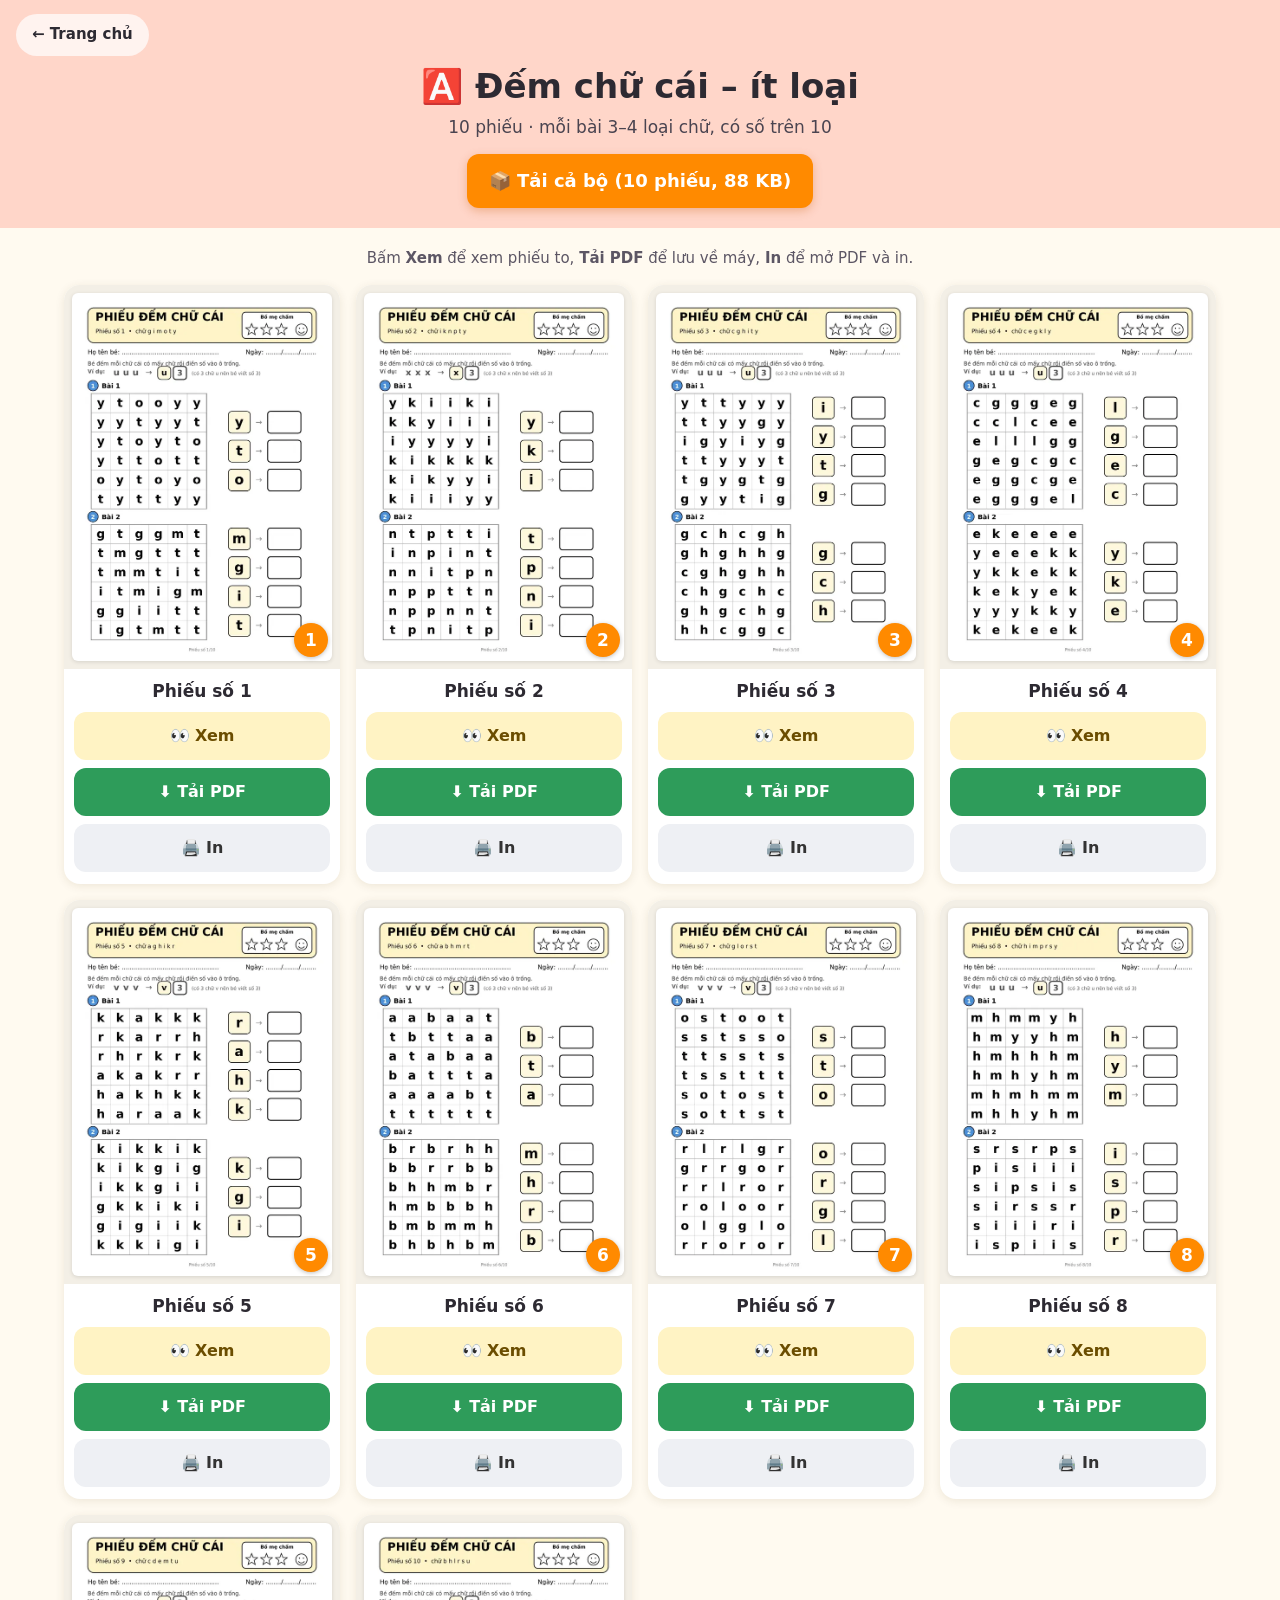
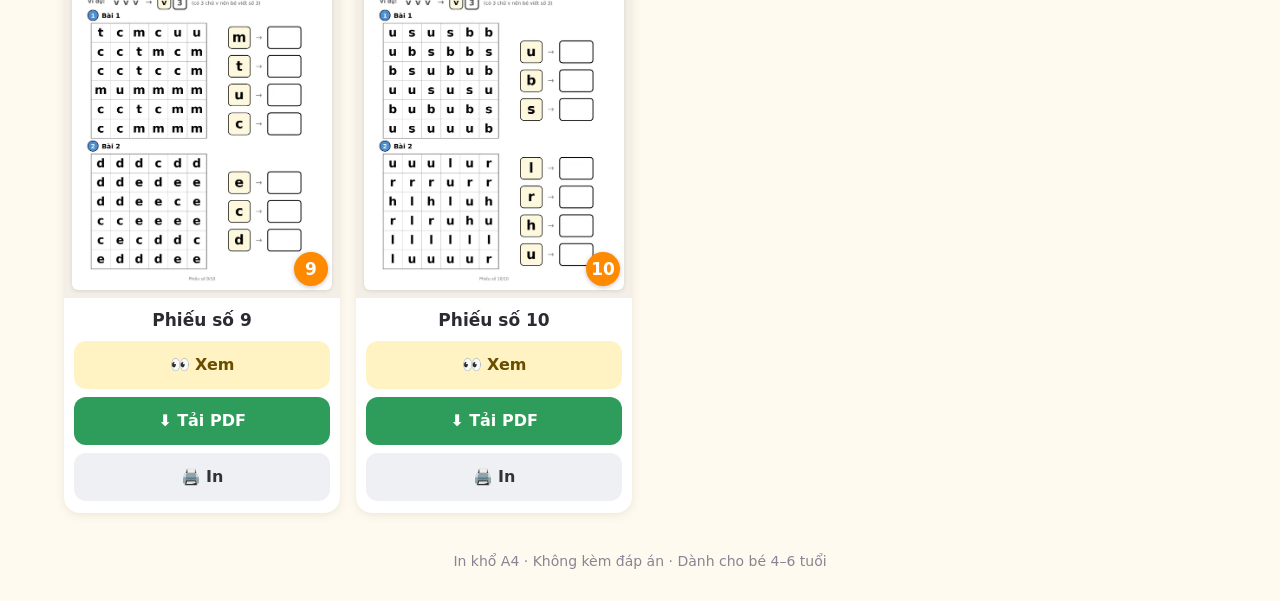
==== dem-chu-cai-it-loai/index.html @ 814dd16f "Trang phiếu bài tập cho bé: 6 bộ phiếu, xem và tải PDF" ====
<!doctype html>
<html lang="vi"><head><meta charset="utf-8">
<meta name="viewport" content="width=device-width, initial-scale=1, viewport-fit=cover">
<title>Đếm chữ cái – ít loại – Phiếu bài tập cho bé</title>
<meta name="description" content="10 phiếu · mỗi bài 3–4 loại chữ, có số trên 10">
<meta name="theme-color" content="#ffcf33">
<link rel="icon" href="data:image/svg+xml,<svg xmlns=%22http://www.w3.org/2000/svg%22 viewBox=%220 0 100 100%22><text y=%22.9em%22 font-size=%2290%22>✏️</text></svg>">
<link rel="stylesheet" href="../assets/style.css?v=5">
</head><body>
<header class="top" style="--c:#ffd6c9">
  <a class="back" href="../">← Trang chủ</a>
  <h1><span class="em">🅰️</span> Đếm chữ cái – ít loại</h1>
  <p class="sub">10 phiếu · mỗi bài 3–4 loại chữ, có số trên 10</p>
  <a class="btn btn-all" href="pdf/dem-chu-cai-it-loai-ca-bo.pdf" download>📦 Tải cả bộ (10 phiếu, 88 KB)</a>
</header>
<main class="wrap">
<p class="hint">Bấm <b>Xem</b> để xem phiếu to, <b>Tải PDF</b> để lưu về máy, <b>In</b> để mở PDF và in.</p>
<section class="grid">
<article class="sheet">
  <a class="thumb js-view" href="img/dem-chu-cai-it-loai-so-01-lg.webp" data-pdf="pdf/dem-chu-cai-it-loai-so-01.pdf" data-title="Phiếu số 1" aria-label="Xem Phiếu số 1">
    <img src="img/dem-chu-cai-it-loai-so-01.webp" width="600" height="849" loading="eager" decoding="async" alt="Đếm chữ cái – ít loại – Phiếu số 1">
    <span class="num">1</span>
  </a>
  <div class="sheet-body">
    <h3>Phiếu số 1</h3>
    <div class="btns">
      <a class="btn btn-view js-view" href="img/dem-chu-cai-it-loai-so-01-lg.webp" data-pdf="pdf/dem-chu-cai-it-loai-so-01.pdf" data-title="Phiếu số 1">👀 Xem</a>
      <a class="btn btn-dl" href="pdf/dem-chu-cai-it-loai-so-01.pdf" download>⬇️ Tải PDF</a>
      <a class="btn btn-print" href="pdf/dem-chu-cai-it-loai-so-01.pdf" target="_blank" rel="noopener">🖨️ In</a>
    </div>
  </div>
</article>
<article class="sheet">
  <a class="thumb js-view" href="img/dem-chu-cai-it-loai-so-02-lg.webp" data-pdf="pdf/dem-chu-cai-it-loai-so-02.pdf" data-title="Phiếu số 2" aria-label="Xem Phiếu số 2">
    <img src="img/dem-chu-cai-it-loai-so-02.webp" width="600" height="849" loading="eager" decoding="async" alt="Đếm chữ cái – ít loại – Phiếu số 2">
    <span class="num">2</span>
  </a>
  <div class="sheet-body">
    <h3>Phiếu số 2</h3>
    <div class="btns">
      <a class="btn btn-view js-view" href="img/dem-chu-cai-it-loai-so-02-lg.webp" data-pdf="pdf/dem-chu-cai-it-loai-so-02.pdf" data-title="Phiếu số 2">👀 Xem</a>
      <a class="btn btn-dl" href="pdf/dem-chu-cai-it-loai-so-02.pdf" download>⬇️ Tải PDF</a>
      <a class="btn btn-print" href="pdf/dem-chu-cai-it-loai-so-02.pdf" target="_blank" rel="noopener">🖨️ In</a>
    </div>
  </div>
</article>
<article class="sheet">
  <a class="thumb js-view" href="img/dem-chu-cai-it-loai-so-03-lg.webp" data-pdf="pdf/dem-chu-cai-it-loai-so-03.pdf" data-title="Phiếu số 3" aria-label="Xem Phiếu số 3">
    <img src="img/dem-chu-cai-it-loai-so-03.webp" width="600" height="849" loading="eager" decoding="async" alt="Đếm chữ cái – ít loại – Phiếu số 3">
    <span class="num">3</span>
  </a>
  <div class="sheet-body">
    <h3>Phiếu số 3</h3>
    <div class="btns">
      <a class="btn btn-view js-view" href="img/dem-chu-cai-it-loai-so-03-lg.webp" data-pdf="pdf/dem-chu-cai-it-loai-so-03.pdf" data-title="Phiếu số 3">👀 Xem</a>
      <a class="btn btn-dl" href="pdf/dem-chu-cai-it-loai-so-03.pdf" download>⬇️ Tải PDF</a>
      <a class="btn btn-print" href="pdf/dem-chu-cai-it-loai-so-03.pdf" target="_blank" rel="noopener">🖨️ In</a>
    </div>
  </div>
</article>
<article class="sheet">
  <a class="thumb js-view" href="img/dem-chu-cai-it-loai-so-04-lg.webp" data-pdf="pdf/dem-chu-cai-it-loai-so-04.pdf" data-title="Phiếu số 4" aria-label="Xem Phiếu số 4">
    <img src="img/dem-chu-cai-it-loai-so-04.webp" width="600" height="849" loading="eager" decoding="async" alt="Đếm chữ cái – ít loại – Phiếu số 4">
    <span class="num">4</span>
  </a>
  <div class="sheet-body">
    <h3>Phiếu số 4</h3>
    <div class="btns">
      <a class="btn btn-view js-view" href="img/dem-chu-cai-it-loai-so-04-lg.webp" data-pdf="pdf/dem-chu-cai-it-loai-so-04.pdf" data-title="Phiếu số 4">👀 Xem</a>
      <a class="btn btn-dl" href="pdf/dem-chu-cai-it-loai-so-04.pdf" download>⬇️ Tải PDF</a>
      <a class="btn btn-print" href="pdf/dem-chu-cai-it-loai-so-04.pdf" target="_blank" rel="noopener">🖨️ In</a>
    </div>
  </div>
</article>
<article class="sheet">
  <a class="thumb js-view" href="img/dem-chu-cai-it-loai-so-05-lg.webp" data-pdf="pdf/dem-chu-cai-it-loai-so-05.pdf" data-title="Phiếu số 5" aria-label="Xem Phiếu số 5">
    <img src="img/dem-chu-cai-it-loai-so-05.webp" width="600" height="849" loading="lazy" decoding="async" alt="Đếm chữ cái – ít loại – Phiếu số 5">
    <span class="num">5</span>
  </a>
  <div class="sheet-body">
    <h3>Phiếu số 5</h3>
    <div class="btns">
      <a class="btn btn-view js-view" href="img/dem-chu-cai-it-loai-so-05-lg.webp" data-pdf="pdf/dem-chu-cai-it-loai-so-05.pdf" data-title="Phiếu số 5">👀 Xem</a>
      <a class="btn btn-dl" href="pdf/dem-chu-cai-it-loai-so-05.pdf" download>⬇️ Tải PDF</a>
      <a class="btn btn-print" href="pdf/dem-chu-cai-it-loai-so-05.pdf" target="_blank" rel="noopener">🖨️ In</a>
    </div>
  </div>
</article>
<article class="sheet">
  <a class="thumb js-view" href="img/dem-chu-cai-it-loai-so-06-lg.webp" data-pdf="pdf/dem-chu-cai-it-loai-so-06.pdf" data-title="Phiếu số 6" aria-label="Xem Phiếu số 6">
    <img src="img/dem-chu-cai-it-loai-so-06.webp" width="600" height="849" loading="lazy" decoding="async" alt="Đếm chữ cái – ít loại – Phiếu số 6">
    <span class="num">6</span>
  </a>
  <div class="sheet-body">
    <h3>Phiếu số 6</h3>
    <div class="btns">
      <a class="btn btn-view js-view" href="img/dem-chu-cai-it-loai-so-06-lg.webp" data-pdf="pdf/dem-chu-cai-it-loai-so-06.pdf" data-title="Phiếu số 6">👀 Xem</a>
      <a class="btn btn-dl" href="pdf/dem-chu-cai-it-loai-so-06.pdf" download>⬇️ Tải PDF</a>
      <a class="btn btn-print" href="pdf/dem-chu-cai-it-loai-so-06.pdf" target="_blank" rel="noopener">🖨️ In</a>
    </div>
  </div>
</article>
<article class="sheet">
  <a class="thumb js-view" href="img/dem-chu-cai-it-loai-so-07-lg.webp" data-pdf="pdf/dem-chu-cai-it-loai-so-07.pdf" data-title="Phiếu số 7" aria-label="Xem Phiếu số 7">
    <img src="img/dem-chu-cai-it-loai-so-07.webp" width="600" height="849" loading="lazy" decoding="async" alt="Đếm chữ cái – ít loại – Phiếu số 7">
    <span class="num">7</span>
  </a>
  <div class="sheet-body">
    <h3>Phiếu số 7</h3>
    <div class="btns">
      <a class="btn btn-view js-view" href="img/dem-chu-cai-it-loai-so-07-lg.webp" data-pdf="pdf/dem-chu-cai-it-loai-so-07.pdf" data-title="Phiếu số 7">👀 Xem</a>
      <a class="btn btn-dl" href="pdf/dem-chu-cai-it-loai-so-07.pdf" download>⬇️ Tải PDF</a>
      <a class="btn btn-print" href="pdf/dem-chu-cai-it-loai-so-07.pdf" target="_blank" rel="noopener">🖨️ In</a>
    </div>
  </div>
</article>
<article class="sheet">
  <a class="thumb js-view" href="img/dem-chu-cai-it-loai-so-08-lg.webp" data-pdf="pdf/dem-chu-cai-it-loai-so-08.pdf" data-title="Phiếu số 8" aria-label="Xem Phiếu số 8">
    <img src="img/dem-chu-cai-it-loai-so-08.webp" width="600" height="849" loading="lazy" decoding="async" alt="Đếm chữ cái – ít loại – Phiếu số 8">
    <span class="num">8</span>
  </a>
  <div class="sheet-body">
    <h3>Phiếu số 8</h3>
    <div class="btns">
      <a class="btn btn-view js-view" href="img/dem-chu-cai-it-loai-so-08-lg.webp" data-pdf="pdf/dem-chu-cai-it-loai-so-08.pdf" data-title="Phiếu số 8">👀 Xem</a>
      <a class="btn btn-dl" href="pdf/dem-chu-cai-it-loai-so-08.pdf" download>⬇️ Tải PDF</a>
      <a class="btn btn-print" href="pdf/dem-chu-cai-it-loai-so-08.pdf" target="_blank" rel="noopener">🖨️ In</a>
    </div>
  </div>
</article>
<article class="sheet">
  <a class="thumb js-view" href="img/dem-chu-cai-it-loai-so-09-lg.webp" data-pdf="pdf/dem-chu-cai-it-loai-so-09.pdf" data-title="Phiếu số 9" aria-label="Xem Phiếu số 9">
    <img src="img/dem-chu-cai-it-loai-so-09.webp" width="600" height="849" loading="lazy" decoding="async" alt="Đếm chữ cái – ít loại – Phiếu số 9">
    <span class="num">9</span>
  </a>
  <div class="sheet-body">
    <h3>Phiếu số 9</h3>
    <div class="btns">
      <a class="btn btn-view js-view" href="img/dem-chu-cai-it-loai-so-09-lg.webp" data-pdf="pdf/dem-chu-cai-it-loai-so-09.pdf" data-title="Phiếu số 9">👀 Xem</a>
      <a class="btn btn-dl" href="pdf/dem-chu-cai-it-loai-so-09.pdf" download>⬇️ Tải PDF</a>
      <a class="btn btn-print" href="pdf/dem-chu-cai-it-loai-so-09.pdf" target="_blank" rel="noopener">🖨️ In</a>
    </div>
  </div>
</article>
<article class="sheet">
  <a class="thumb js-view" href="img/dem-chu-cai-it-loai-so-10-lg.webp" data-pdf="pdf/dem-chu-cai-it-loai-so-10.pdf" data-title="Phiếu số 10" aria-label="Xem Phiếu số 10">
    <img src="img/dem-chu-cai-it-loai-so-10.webp" width="600" height="849" loading="lazy" decoding="async" alt="Đếm chữ cái – ít loại – Phiếu số 10">
    <span class="num">10</span>
  </a>
  <div class="sheet-body">
    <h3>Phiếu số 10</h3>
    <div class="btns">
      <a class="btn btn-view js-view" href="img/dem-chu-cai-it-loai-so-10-lg.webp" data-pdf="pdf/dem-chu-cai-it-loai-so-10.pdf" data-title="Phiếu số 10">👀 Xem</a>
      <a class="btn btn-dl" href="pdf/dem-chu-cai-it-loai-so-10.pdf" download>⬇️ Tải PDF</a>
      <a class="btn btn-print" href="pdf/dem-chu-cai-it-loai-so-10.pdf" target="_blank" rel="noopener">🖨️ In</a>
    </div>
  </div>
</article>
</section>
</main>
<div class="viewer" id="viewer" hidden role="dialog" aria-modal="true" aria-label="Xem phiếu">
  <div class="vbar">
    <button class="vbtn" id="vprev" aria-label="Phiếu trước">‹</button>
    <span id="vtitle"></span>
    <button class="vbtn" id="vnext" aria-label="Phiếu sau">›</button>
    <a class="vbtn vdl" id="vdl" href="#" download>⬇️ PDF</a>
    <button class="vbtn" id="vclose" aria-label="Đóng">✕</button>
  </div>
  <div class="vimg"><img id="vimg" alt=""></div>
</div>
<footer class="foot">In khổ A4 · Không kèm đáp án · Dành cho bé 4–6 tuổi</footer>
<script src="../assets/app.js?v=5" defer></script>
</body></html>
---- assets/style.css ----
*{box-sizing:border-box}
html{-webkit-text-size-adjust:100%}
body{margin:0;font-family:system-ui,-apple-system,"Segoe UI",Roboto,"Helvetica Neue",Arial,"Noto Sans",sans-serif;
  background:#fffaf0;color:#2d2a32;line-height:1.45;font-size:17px}
a{color:inherit}
img{max-width:100%;height:auto;display:block}
.wrap{max-width:1180px;margin:0 auto;padding:16px max(14px,env(safe-area-inset-left)) 28px}
.hero{background:linear-gradient(135deg,#ffcf33,#ffb347);padding:28px 18px 26px;text-align:center}
.hero h1{margin:0 0 6px;font-size:clamp(26px,6vw,40px)}
.hero p{margin:0 auto;max-width:640px;font-size:clamp(15px,3.6vw,18px)}
.cats{display:grid;gap:16px;grid-template-columns:1fr}
@media(min-width:600px){.cats{grid-template-columns:1fr 1fr}}
@media(min-width:1000px){.cats{grid-template-columns:1fr 1fr 1fr}}
.cat{display:flex;gap:14px;align-items:stretch;text-decoration:none;background:#fff;border-radius:20px;
  box-shadow:0 3px 12px rgba(80,60,0,.10);overflow:hidden;border:3px solid var(--c);transition:transform .15s}
.cat:active{transform:scale(.98)}
@media(hover:hover){.cat:hover{transform:translateY(-3px)}}
.cat-img{flex:0 0 38%;background:var(--c);padding:10px;display:flex;align-items:center}
.cat-img img{border-radius:8px;box-shadow:0 2px 6px rgba(0,0,0,.15);background:#fff}
.cat-body{padding:14px 14px 14px 0;display:flex;flex-direction:column;gap:4px}
.cat-body .em{font-size:30px;line-height:1}
.cat-body h2{margin:2px 0 0;font-size:20px;line-height:1.2}
.cat-body p{margin:0;font-size:14.5px;color:#5c5664}
.count{margin-top:auto;font-weight:700;color:#c25e00;font-size:16px;padding-top:6px}
.top{background:var(--c);padding:14px 16px 20px;text-align:center}
.top h1{margin:8px 0 4px;font-size:clamp(23px,5.5vw,34px)}
.top .sub{margin:0 0 14px;color:#4a4450}
.back{display:inline-block;text-decoration:none;font-weight:700;background:rgba(255,255,255,.7);
  padding:10px 16px;border-radius:999px;float:left;font-size:15px}
.top::after{content:"";display:block;clear:both}
.top h1{clear:both;padding-top:6px}
.hint{margin:4px 0 16px;color:#5c5664;font-size:15px;text-align:center}
.grid{display:grid;gap:16px;grid-template-columns:1fr 1fr}
@media(min-width:900px){.grid{grid-template-columns:repeat(3,1fr)}}
@media(min-width:1200px){.grid{grid-template-columns:repeat(4,1fr)}}
@media(max-width:359px){.grid{grid-template-columns:1fr}}
.sheet{background:#fff;border-radius:16px;box-shadow:0 2px 10px rgba(80,60,0,.10);overflow:hidden;display:flex;flex-direction:column}
.thumb{position:relative;display:block;background:#f3efe6;padding:8px}
.thumb img{border-radius:6px;background:#fff;box-shadow:0 1px 4px rgba(0,0,0,.12)}
.num{position:absolute;bottom:12px;right:12px;background:#ff8a00;color:#fff;font-weight:800;border-radius:999px;
  min-width:34px;height:34px;display:flex;align-items:center;justify-content:center;font-size:17px;box-shadow:0 1px 4px rgba(0,0,0,.25)}
.sheet-body{padding:10px 10px 12px;display:flex;flex-direction:column;gap:8px;flex:1}
.sheet-body h3{margin:0;font-size:17px;text-align:center}
.btns{display:grid;grid-template-columns:repeat(auto-fit,minmax(128px,1fr));gap:8px;margin-top:auto}
.btn-print{grid-column:1/-1}
.btn{display:flex;align-items:center;justify-content:center;gap:6px;min-height:48px;padding:10px 12px;border-radius:12px;
  text-decoration:none;font-weight:700;font-size:16px;white-space:nowrap;border:0;cursor:pointer;-webkit-tap-highlight-color:transparent}
.btn:active{transform:scale(.97)}
.btn-view{background:#fff3c4;color:#6b4d00}
.btn-dl{background:#2e9c5a;color:#fff}
.btn-print{background:#eef0f4;color:#333}
.btn-all{display:inline-flex;background:#ff8a00;color:#fff;font-size:18px;min-height:54px;padding:12px 22px;box-shadow:0 3px 10px rgba(200,90,0,.3)}
.foot{text-align:center;color:#8a8392;font-size:14px;padding:10px 16px 30px}
.viewer{position:fixed;inset:0;background:rgba(20,18,24,.94);z-index:50;display:flex;flex-direction:column}
.viewer[hidden]{display:none}
.vbar{display:flex;align-items:center;gap:8px;padding:max(8px,env(safe-area-inset-top)) 10px 8px;color:#fff}
.vbar #vtitle{flex:1;text-align:center;font-weight:700;font-size:17px}
.vbtn{background:rgba(255,255,255,.16);color:#fff;border:0;border-radius:12px;min-width:48px;height:48px;font-size:24px;
  display:flex;align-items:center;justify-content:center;text-decoration:none;cursor:pointer;padding:0 12px}
.vdl{font-size:15px;font-weight:700;background:#2e9c5a}
.vimg{flex:1;overflow:auto;-webkit-overflow-scrolling:touch;padding:6px 8px 16px;display:flex;justify-content:center;align-items:flex-start}
.vimg img{width:100%;max-width:900px;background:#fff;border-radius:6px}
@media(prefers-reduced-motion:reduce){*{transition:none!important}}
@media print{.top,.hint,.foot,.btns{display:none}}
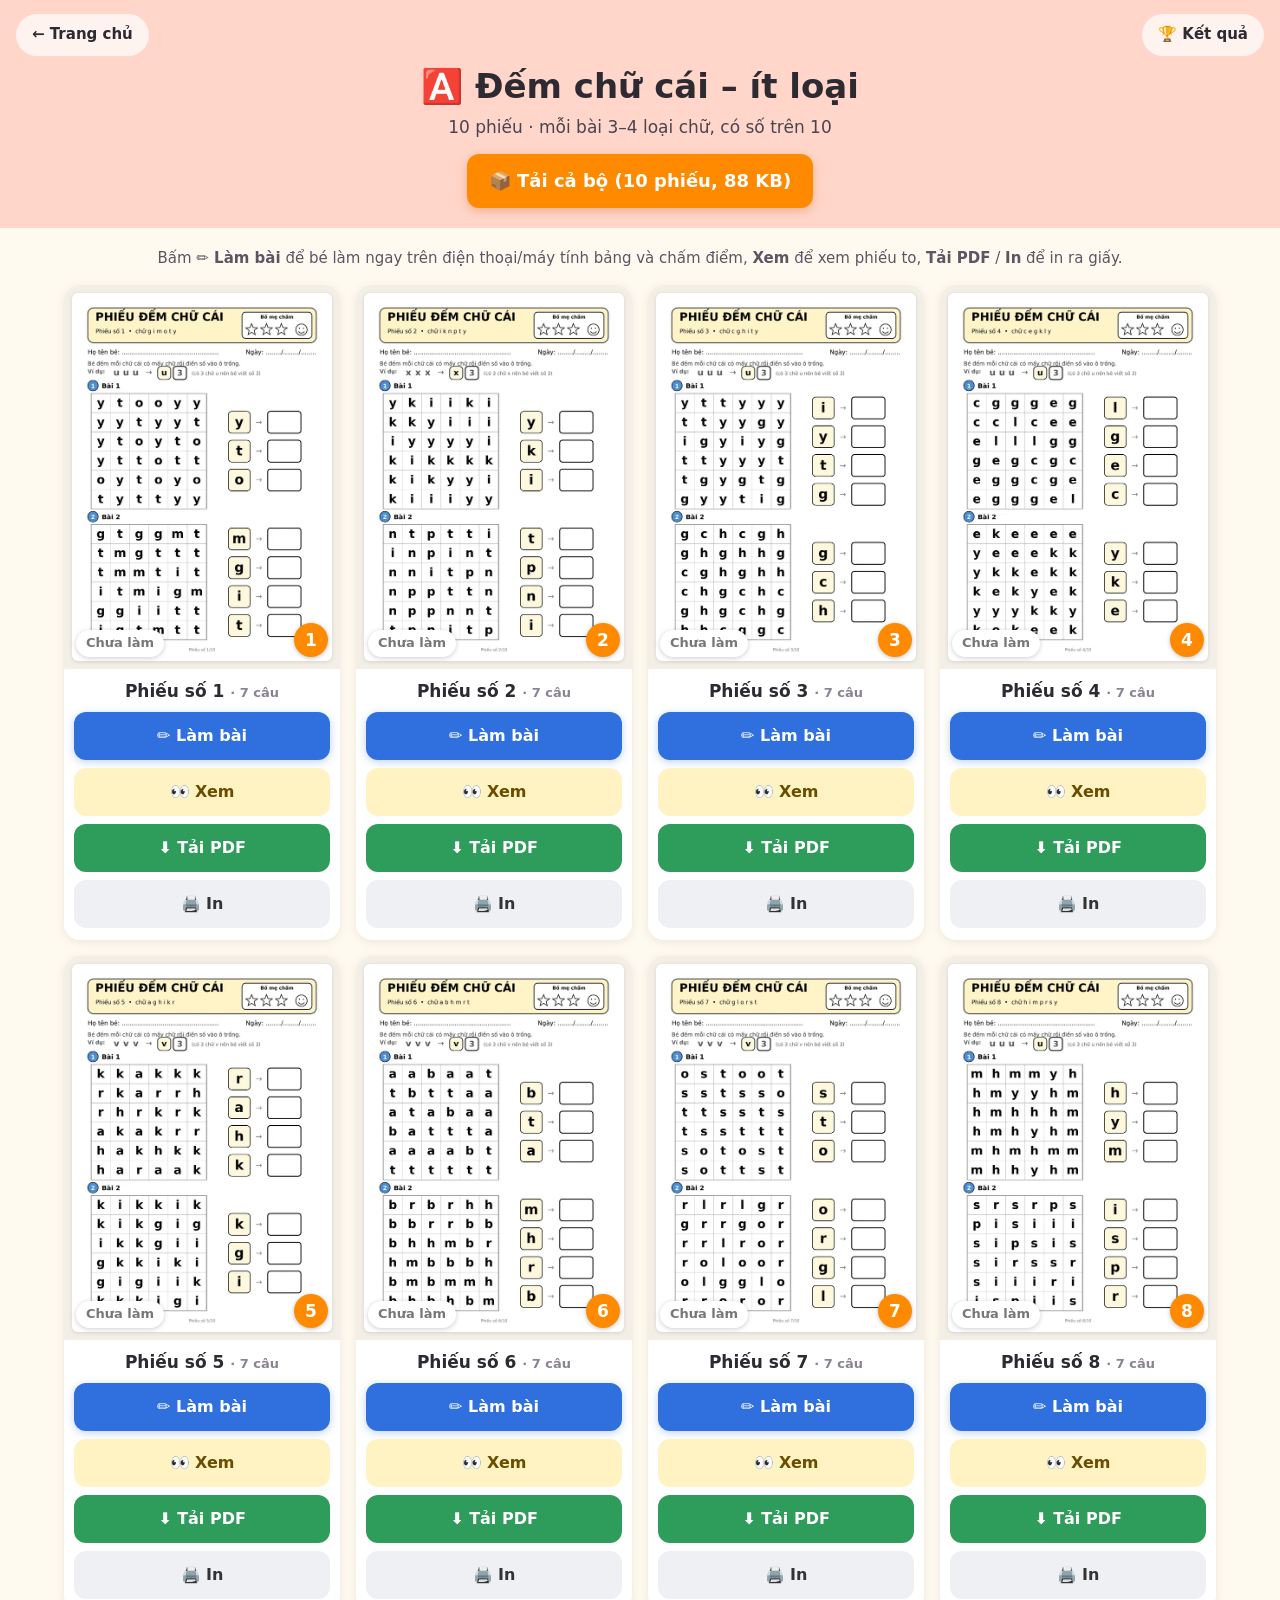
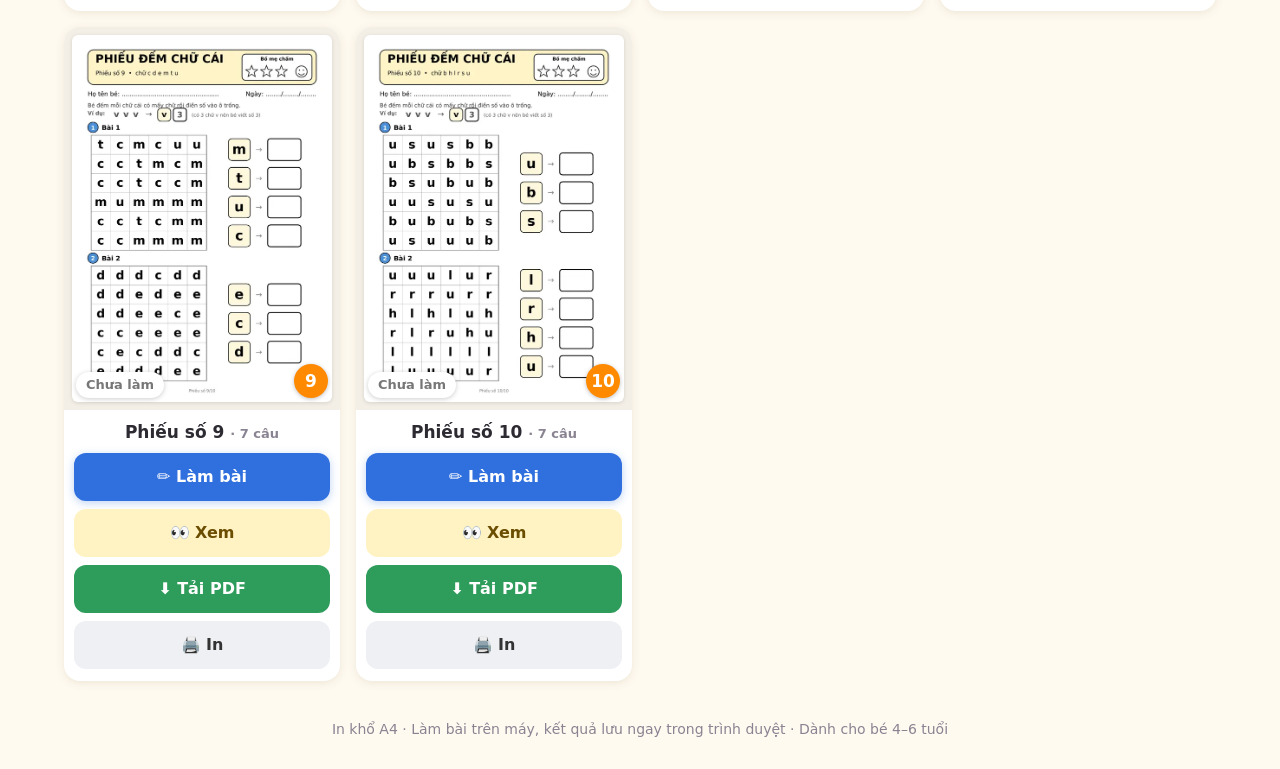
==== commit aff035ff: "Thêm Làm bài trực tuyến + chấm điểm ngay, lưu kết quả trong trình duyệt" ====
--- a/dem-chu-cai-it-loai/index.html
+++ b/dem-chu-cai-it-loai/index.html
@@ -5,25 +5,27 @@
 <meta name="description" content="10 phiếu · mỗi bài 3–4 loại chữ, có số trên 10">
 <meta name="theme-color" content="#ffcf33">
 <link rel="icon" href="data:image/svg+xml,<svg xmlns=%22http://www.w3.org/2000/svg%22 viewBox=%220 0 100 100%22><text y=%22.9em%22 font-size=%2290%22>✏️</text></svg>">
-<link rel="stylesheet" href="../assets/style.css?v=5">
+<link rel="stylesheet" href="../assets/style.css?v=6">
 </head><body>
 <header class="top" style="--c:#ffd6c9">
-  <a class="back" href="../">← Trang chủ</a>
+  <a class="back" href="../">← Trang chủ</a><a class="back right" href="../ket-qua/">🏆 Kết quả</a>
   <h1><span class="em">🅰️</span> Đếm chữ cái – ít loại</h1>
   <p class="sub">10 phiếu · mỗi bài 3–4 loại chữ, có số trên 10</p>
   <a class="btn btn-all" href="pdf/dem-chu-cai-it-loai-ca-bo.pdf" download>📦 Tải cả bộ (10 phiếu, 88 KB)</a>
 </header>
 <main class="wrap">
-<p class="hint">Bấm <b>Xem</b> để xem phiếu to, <b>Tải PDF</b> để lưu về máy, <b>In</b> để mở PDF và in.</p>
+<p class="hint">Bấm <b>✏️ Làm bài</b> để bé làm ngay trên điện thoại/máy tính bảng và chấm điểm, <b>Xem</b> để xem phiếu to, <b>Tải PDF</b> / <b>In</b> để in ra giấy.</p>
 <section class="grid">
 <article class="sheet">
   <a class="thumb js-view" href="img/dem-chu-cai-it-loai-so-01-lg.webp" data-pdf="pdf/dem-chu-cai-it-loai-so-01.pdf" data-title="Phiếu số 1" aria-label="Xem Phiếu số 1">
     <img src="img/dem-chu-cai-it-loai-so-01.webp" width="600" height="849" loading="eager" decoding="async" alt="Đếm chữ cái – ít loại – Phiếu số 1">
     <span class="num">1</span>
+    <span class="status" data-bo="dem-chu-cai-it-loai" data-so="1"></span>
   </a>
   <div class="sheet-body">
-    <h3>Phiếu số 1</h3>
+    <h3>Phiếu số 1 <small>· 7 câu</small></h3>
     <div class="btns">
+      <a class="btn btn-do" href="../lam-bai/?bo=dem-chu-cai-it-loai&amp;so=1">✏️ Làm bài</a>
       <a class="btn btn-view js-view" href="img/dem-chu-cai-it-loai-so-01-lg.webp" data-pdf="pdf/dem-chu-cai-it-loai-so-01.pdf" data-title="Phiếu số 1">👀 Xem</a>
       <a class="btn btn-dl" href="pdf/dem-chu-cai-it-loai-so-01.pdf" download>⬇️ Tải PDF</a>
       <a class="btn btn-print" href="pdf/dem-chu-cai-it-loai-so-01.pdf" target="_blank" rel="noopener">🖨️ In</a>
@@ -34,10 +36,12 @@
   <a class="thumb js-view" href="img/dem-chu-cai-it-loai-so-02-lg.webp" data-pdf="pdf/dem-chu-cai-it-loai-so-02.pdf" data-title="Phiếu số 2" aria-label="Xem Phiếu số 2">
     <img src="img/dem-chu-cai-it-loai-so-02.webp" width="600" height="849" loading="eager" decoding="async" alt="Đếm chữ cái – ít loại – Phiếu số 2">
     <span class="num">2</span>
+    <span class="status" data-bo="dem-chu-cai-it-loai" data-so="2"></span>
   </a>
   <div class="sheet-body">
-    <h3>Phiếu số 2</h3>
+    <h3>Phiếu số 2 <small>· 7 câu</small></h3>
     <div class="btns">
+      <a class="btn btn-do" href="../lam-bai/?bo=dem-chu-cai-it-loai&amp;so=2">✏️ Làm bài</a>
       <a class="btn btn-view js-view" href="img/dem-chu-cai-it-loai-so-02-lg.webp" data-pdf="pdf/dem-chu-cai-it-loai-so-02.pdf" data-title="Phiếu số 2">👀 Xem</a>
       <a class="btn btn-dl" href="pdf/dem-chu-cai-it-loai-so-02.pdf" download>⬇️ Tải PDF</a>
       <a class="btn btn-print" href="pdf/dem-chu-cai-it-loai-so-02.pdf" target="_blank" rel="noopener">🖨️ In</a>
@@ -48,10 +52,12 @@
   <a class="thumb js-view" href="img/dem-chu-cai-it-loai-so-03-lg.webp" data-pdf="pdf/dem-chu-cai-it-loai-so-03.pdf" data-title="Phiếu số 3" aria-label="Xem Phiếu số 3">
     <img src="img/dem-chu-cai-it-loai-so-03.webp" width="600" height="849" loading="eager" decoding="async" alt="Đếm chữ cái – ít loại – Phiếu số 3">
     <span class="num">3</span>
+    <span class="status" data-bo="dem-chu-cai-it-loai" data-so="3"></span>
   </a>
   <div class="sheet-body">
-    <h3>Phiếu số 3</h3>
+    <h3>Phiếu số 3 <small>· 7 câu</small></h3>
     <div class="btns">
+      <a class="btn btn-do" href="../lam-bai/?bo=dem-chu-cai-it-loai&amp;so=3">✏️ Làm bài</a>
       <a class="btn btn-view js-view" href="img/dem-chu-cai-it-loai-so-03-lg.webp" data-pdf="pdf/dem-chu-cai-it-loai-so-03.pdf" data-title="Phiếu số 3">👀 Xem</a>
       <a class="btn btn-dl" href="pdf/dem-chu-cai-it-loai-so-03.pdf" download>⬇️ Tải PDF</a>
       <a class="btn btn-print" href="pdf/dem-chu-cai-it-loai-so-03.pdf" target="_blank" rel="noopener">🖨️ In</a>
@@ -62,10 +68,12 @@
   <a class="thumb js-view" href="img/dem-chu-cai-it-loai-so-04-lg.webp" data-pdf="pdf/dem-chu-cai-it-loai-so-04.pdf" data-title="Phiếu số 4" aria-label="Xem Phiếu số 4">
     <img src="img/dem-chu-cai-it-loai-so-04.webp" width="600" height="849" loading="eager" decoding="async" alt="Đếm chữ cái – ít loại – Phiếu số 4">
     <span class="num">4</span>
+    <span class="status" data-bo="dem-chu-cai-it-loai" data-so="4"></span>
   </a>
   <div class="sheet-body">
-    <h3>Phiếu số 4</h3>
+    <h3>Phiếu số 4 <small>· 7 câu</small></h3>
     <div class="btns">
+      <a class="btn btn-do" href="../lam-bai/?bo=dem-chu-cai-it-loai&amp;so=4">✏️ Làm bài</a>
       <a class="btn btn-view js-view" href="img/dem-chu-cai-it-loai-so-04-lg.webp" data-pdf="pdf/dem-chu-cai-it-loai-so-04.pdf" data-title="Phiếu số 4">👀 Xem</a>
       <a class="btn btn-dl" href="pdf/dem-chu-cai-it-loai-so-04.pdf" download>⬇️ Tải PDF</a>
       <a class="btn btn-print" href="pdf/dem-chu-cai-it-loai-so-04.pdf" target="_blank" rel="noopener">🖨️ In</a>
@@ -76,10 +84,12 @@
   <a class="thumb js-view" href="img/dem-chu-cai-it-loai-so-05-lg.webp" data-pdf="pdf/dem-chu-cai-it-loai-so-05.pdf" data-title="Phiếu số 5" aria-label="Xem Phiếu số 5">
     <img src="img/dem-chu-cai-it-loai-so-05.webp" width="600" height="849" loading="lazy" decoding="async" alt="Đếm chữ cái – ít loại – Phiếu số 5">
     <span class="num">5</span>
+    <span class="status" data-bo="dem-chu-cai-it-loai" data-so="5"></span>
   </a>
   <div class="sheet-body">
-    <h3>Phiếu số 5</h3>
+    <h3>Phiếu số 5 <small>· 7 câu</small></h3>
     <div class="btns">
+      <a class="btn btn-do" href="../lam-bai/?bo=dem-chu-cai-it-loai&amp;so=5">✏️ Làm bài</a>
       <a class="btn btn-view js-view" href="img/dem-chu-cai-it-loai-so-05-lg.webp" data-pdf="pdf/dem-chu-cai-it-loai-so-05.pdf" data-title="Phiếu số 5">👀 Xem</a>
       <a class="btn btn-dl" href="pdf/dem-chu-cai-it-loai-so-05.pdf" download>⬇️ Tải PDF</a>
       <a class="btn btn-print" href="pdf/dem-chu-cai-it-loai-so-05.pdf" target="_blank" rel="noopener">🖨️ In</a>
@@ -90,10 +100,12 @@
   <a class="thumb js-view" href="img/dem-chu-cai-it-loai-so-06-lg.webp" data-pdf="pdf/dem-chu-cai-it-loai-so-06.pdf" data-title="Phiếu số 6" aria-label="Xem Phiếu số 6">
     <img src="img/dem-chu-cai-it-loai-so-06.webp" width="600" height="849" loading="lazy" decoding="async" alt="Đếm chữ cái – ít loại – Phiếu số 6">
     <span class="num">6</span>
+    <span class="status" data-bo="dem-chu-cai-it-loai" data-so="6"></span>
   </a>
   <div class="sheet-body">
-    <h3>Phiếu số 6</h3>
+    <h3>Phiếu số 6 <small>· 7 câu</small></h3>
     <div class="btns">
+      <a class="btn btn-do" href="../lam-bai/?bo=dem-chu-cai-it-loai&amp;so=6">✏️ Làm bài</a>
       <a class="btn btn-view js-view" href="img/dem-chu-cai-it-loai-so-06-lg.webp" data-pdf="pdf/dem-chu-cai-it-loai-so-06.pdf" data-title="Phiếu số 6">👀 Xem</a>
       <a class="btn btn-dl" href="pdf/dem-chu-cai-it-loai-so-06.pdf" download>⬇️ Tải PDF</a>
       <a class="btn btn-print" href="pdf/dem-chu-cai-it-loai-so-06.pdf" target="_blank" rel="noopener">🖨️ In</a>
@@ -104,10 +116,12 @@
   <a class="thumb js-view" href="img/dem-chu-cai-it-loai-so-07-lg.webp" data-pdf="pdf/dem-chu-cai-it-loai-so-07.pdf" data-title="Phiếu số 7" aria-label="Xem Phiếu số 7">
     <img src="img/dem-chu-cai-it-loai-so-07.webp" width="600" height="849" loading="lazy" decoding="async" alt="Đếm chữ cái – ít loại – Phiếu số 7">
     <span class="num">7</span>
+    <span class="status" data-bo="dem-chu-cai-it-loai" data-so="7"></span>
   </a>
   <div class="sheet-body">
-    <h3>Phiếu số 7</h3>
+    <h3>Phiếu số 7 <small>· 7 câu</small></h3>
     <div class="btns">
+      <a class="btn btn-do" href="../lam-bai/?bo=dem-chu-cai-it-loai&amp;so=7">✏️ Làm bài</a>
       <a class="btn btn-view js-view" href="img/dem-chu-cai-it-loai-so-07-lg.webp" data-pdf="pdf/dem-chu-cai-it-loai-so-07.pdf" data-title="Phiếu số 7">👀 Xem</a>
       <a class="btn btn-dl" href="pdf/dem-chu-cai-it-loai-so-07.pdf" download>⬇️ Tải PDF</a>
       <a class="btn btn-print" href="pdf/dem-chu-cai-it-loai-so-07.pdf" target="_blank" rel="noopener">🖨️ In</a>
@@ -118,10 +132,12 @@
   <a class="thumb js-view" href="img/dem-chu-cai-it-loai-so-08-lg.webp" data-pdf="pdf/dem-chu-cai-it-loai-so-08.pdf" data-title="Phiếu số 8" aria-label="Xem Phiếu số 8">
     <img src="img/dem-chu-cai-it-loai-so-08.webp" width="600" height="849" loading="lazy" decoding="async" alt="Đếm chữ cái – ít loại – Phiếu số 8">
     <span class="num">8</span>
+    <span class="status" data-bo="dem-chu-cai-it-loai" data-so="8"></span>
   </a>
   <div class="sheet-body">
-    <h3>Phiếu số 8</h3>
+    <h3>Phiếu số 8 <small>· 7 câu</small></h3>
     <div class="btns">
+      <a class="btn btn-do" href="../lam-bai/?bo=dem-chu-cai-it-loai&amp;so=8">✏️ Làm bài</a>
       <a class="btn btn-view js-view" href="img/dem-chu-cai-it-loai-so-08-lg.webp" data-pdf="pdf/dem-chu-cai-it-loai-so-08.pdf" data-title="Phiếu số 8">👀 Xem</a>
       <a class="btn btn-dl" href="pdf/dem-chu-cai-it-loai-so-08.pdf" download>⬇️ Tải PDF</a>
       <a class="btn btn-print" href="pdf/dem-chu-cai-it-loai-so-08.pdf" target="_blank" rel="noopener">🖨️ In</a>
@@ -132,10 +148,12 @@
   <a class="thumb js-view" href="img/dem-chu-cai-it-loai-so-09-lg.webp" data-pdf="pdf/dem-chu-cai-it-loai-so-09.pdf" data-title="Phiếu số 9" aria-label="Xem Phiếu số 9">
     <img src="img/dem-chu-cai-it-loai-so-09.webp" width="600" height="849" loading="lazy" decoding="async" alt="Đếm chữ cái – ít loại – Phiếu số 9">
     <span class="num">9</span>
+    <span class="status" data-bo="dem-chu-cai-it-loai" data-so="9"></span>
   </a>
   <div class="sheet-body">
-    <h3>Phiếu số 9</h3>
+    <h3>Phiếu số 9 <small>· 7 câu</small></h3>
     <div class="btns">
+      <a class="btn btn-do" href="../lam-bai/?bo=dem-chu-cai-it-loai&amp;so=9">✏️ Làm bài</a>
       <a class="btn btn-view js-view" href="img/dem-chu-cai-it-loai-so-09-lg.webp" data-pdf="pdf/dem-chu-cai-it-loai-so-09.pdf" data-title="Phiếu số 9">👀 Xem</a>
       <a class="btn btn-dl" href="pdf/dem-chu-cai-it-loai-so-09.pdf" download>⬇️ Tải PDF</a>
       <a class="btn btn-print" href="pdf/dem-chu-cai-it-loai-so-09.pdf" target="_blank" rel="noopener">🖨️ In</a>
@@ -146,10 +164,12 @@
   <a class="thumb js-view" href="img/dem-chu-cai-it-loai-so-10-lg.webp" data-pdf="pdf/dem-chu-cai-it-loai-so-10.pdf" data-title="Phiếu số 10" aria-label="Xem Phiếu số 10">
     <img src="img/dem-chu-cai-it-loai-so-10.webp" width="600" height="849" loading="lazy" decoding="async" alt="Đếm chữ cái – ít loại – Phiếu số 10">
     <span class="num">10</span>
+    <span class="status" data-bo="dem-chu-cai-it-loai" data-so="10"></span>
   </a>
   <div class="sheet-body">
-    <h3>Phiếu số 10</h3>
+    <h3>Phiếu số 10 <small>· 7 câu</small></h3>
     <div class="btns">
+      <a class="btn btn-do" href="../lam-bai/?bo=dem-chu-cai-it-loai&amp;so=10">✏️ Làm bài</a>
       <a class="btn btn-view js-view" href="img/dem-chu-cai-it-loai-so-10-lg.webp" data-pdf="pdf/dem-chu-cai-it-loai-so-10.pdf" data-title="Phiếu số 10">👀 Xem</a>
       <a class="btn btn-dl" href="pdf/dem-chu-cai-it-loai-so-10.pdf" download>⬇️ Tải PDF</a>
       <a class="btn btn-print" href="pdf/dem-chu-cai-it-loai-so-10.pdf" target="_blank" rel="noopener">🖨️ In</a>
@@ -168,6 +188,7 @@
   </div>
   <div class="vimg"><img id="vimg" alt=""></div>
 </div>
-<footer class="foot">In khổ A4 · Không kèm đáp án · Dành cho bé 4–6 tuổi</footer>
-<script src="../assets/app.js?v=5" defer></script>
+<footer class="foot">In khổ A4 · Làm bài trên máy, kết quả lưu ngay trong trình duyệt · Dành cho bé 4–6 tuổi</footer>
+<script src="../assets/meta.js?v=6" defer></script><script src="../assets/store.js?v=6" defer></script>
+<script src="../assets/app.js?v=6" defer></script>
 </body></html>
--- a/assets/style.css
+++ b/assets/style.css
@@ -43,6 +43,7 @@
 .sheet-body h3{margin:0;font-size:17px;text-align:center}
 .btns{display:grid;grid-template-columns:repeat(auto-fit,minmax(128px,1fr));gap:8px;margin-top:auto}
 .btn-print{grid-column:1/-1}
+.btn-do{grid-column:1/-1;background:#2f6fde;color:#fff;font-size:18px;min-height:54px;box-shadow:0 2px 8px rgba(47,111,222,.3)}
 .btn{display:flex;align-items:center;justify-content:center;gap:6px;min-height:48px;padding:10px 12px;border-radius:12px;
   text-decoration:none;font-weight:700;font-size:16px;white-space:nowrap;border:0;cursor:pointer;-webkit-tap-highlight-color:transparent}
 .btn:active{transform:scale(.97)}
@@ -62,3 +63,156 @@
 .vimg img{width:100%;max-width:900px;background:#fff;border-radius:6px}
 @media(prefers-reduced-motion:reduce){*{transition:none!important}}
 @media print{.top,.hint,.foot,.btns{display:none}}
+/* ---------- v6: badges, header links ---------- */
+.back.right{float:right}
+.btn-hero{display:inline-flex;margin-top:14px;background:#fff;color:#7a3e00;font-size:17px;min-height:50px;padding:10px 20px;box-shadow:0 2px 8px rgba(120,60,0,.2)}
+.status{position:absolute;top:12px;left:12px;background:#fff;border-radius:999px;padding:4px 10px;font-size:13px;font-weight:800;box-shadow:0 1px 5px rgba(0,0,0,.2)}
+.status:empty{display:none}
+.st-new{color:#777}.st-doing{color:#b45f00;background:#fff3c4}.st-done{color:#14632f;background:#e3f6e9}
+.sheet-body h3 small{font-weight:600;color:#8a8392;font-size:13px}
+.prog{font-size:14px;font-weight:700;color:#14632f}
+.prog[hidden]{display:none}
+/* ---------- làm bài ---------- */
+.lb-page{background:#fff8ec}
+.lb-wrap{max-width:980px;padding-bottom:110px}
+.lb-card{background:#fff;border-radius:18px;box-shadow:0 2px 12px rgba(80,60,0,.10);padding:14px;margin:0 0 16px}
+.lb-card.warn{background:#fff3c4;font-weight:600}
+.lb-nav,.lb-sheetnav{display:flex;flex-wrap:wrap;gap:8px;align-items:center;margin:0 0 12px}
+.lb-sheetnav{justify-content:space-between}
+.pill{display:inline-flex;align-items:center;min-height:44px;padding:8px 14px;border-radius:999px;background:#fff;text-decoration:none;font-weight:700;font-size:15px;box-shadow:0 1px 5px rgba(0,0,0,.12)}
+.lb-head{background:#FFF4C7;border:2px solid #2d2a32;border-radius:18px;padding:14px 16px;margin:0 0 12px;display:flex;flex-wrap:wrap;gap:10px 20px;align-items:center;justify-content:space-between}
+.lb-title h1{margin:0;font-size:clamp(22px,6vw,30px);letter-spacing:.5px}
+.lb-title p{margin:2px 0 0;font-size:15px}
+.lb-name{display:flex;align-items:center;gap:8px;font-weight:700;flex-wrap:wrap}
+.lb-name input{font:inherit;font-size:18px;min-height:46px;padding:6px 12px;border:2px solid #c9b98a;border-radius:12px;width:min(240px,100%);background:#fff}
+.lb-name input:focus{outline:3px solid #ff8a00;border-color:#ff8a00}
+.instr{margin:0 0 6px;font-weight:600}
+.instr.big{font-size:18px;font-weight:800}
+.lb-sheet .hint{text-align:left;margin:0 0 10px}
+.example{display:flex;flex-wrap:wrap;align-items:center;gap:8px;background:#fffaf0;border:1px dashed #d9c58f;border-radius:14px;padding:8px 10px;margin:0 0 16px;font-size:15px;color:#555}
+.ex-row{display:inline-flex;gap:3px}
+.ex-l{font-weight:800;font-size:24px;width:26px;text-align:center}
+.ex-a img{width:30px;height:30px}
+.ex-note{font-size:14px}
+.slot-ex{display:inline-flex;align-items:center;justify-content:center;min-width:44px;height:44px;font-size:22px!important;color:#c62828!important}
+.sec-title{display:flex;align-items:center;gap:10px;margin:0 0 10px;font-size:20px}
+.bnum{display:inline-flex;align-items:center;justify-content:center;width:34px;height:34px;border-radius:50%;background:#4A90D9;color:#fff;border:2px solid #222;font-size:17px;flex:0 0 auto}
+.board-body{display:grid;gap:14px}
+@media(min-width:720px){.board-body{grid-template-columns:minmax(0,1.2fr) minmax(0,1fr);align-items:center}}
+.cgrid{display:grid;grid-template-columns:repeat(6,1fr);gap:4px;padding:6px;border-radius:12px;background:#EEF3EE;border:1px solid #AAB7AA;max-width:460px;width:100%;margin:0 auto}
+.cgrid-letter{background:#e9e9e9;border-color:#888}
+.cell{position:relative;aspect-ratio:1;display:flex;align-items:center;justify-content:center;padding:0;border:1px solid #B5BFB5;border-radius:7px;background:#fff;
+  font:800 clamp(24px,7.5vw,36px)/1 system-ui,-apple-system,"Segoe UI",Roboto,sans-serif;color:#222;cursor:pointer;touch-action:manipulation;-webkit-tap-highlight-color:transparent}
+.cell img{width:88%;height:88%;pointer-events:none}
+.cell[aria-pressed=true]{background:#fff1a6;border-color:#e0a100}
+.cell[aria-pressed=true]::after{content:"";position:absolute;inset:10%;border:4px solid rgba(255,120,0,.75);border-radius:50%}
+.cell:focus-visible,.slot:focus-visible,.choice:focus-visible,.shape-btn:focus-visible{outline:3px solid #2f6fde;outline-offset:2px}
+.link-btn{margin-top:10px;background:none;border:0;color:#6b5f73;font:inherit;font-size:14px;text-decoration:underline;cursor:pointer;min-height:40px}
+.pairs{display:grid;grid-template-columns:repeat(2,minmax(0,1fr));gap:10px}
+.q{position:relative;border-radius:14px;transition:background .2s}
+.pair{display:flex;align-items:center;justify-content:center;gap:6px;padding:8px 6px;background:#fffaf0}
+.key-letter{display:inline-flex;align-items:center;justify-content:center;width:52px;height:52px;flex:0 0 auto;background:#FFF8DC;border:2px solid #222;border-radius:10px;font-weight:800;font-size:32px;line-height:1}
+.key-animal{display:inline-flex;flex-direction:column;align-items:center;flex:0 0 auto;width:58px}
+.key-animal img{width:46px;height:46px}
+.key-animal small{font-size:13px;color:#444;white-space:nowrap}
+.arrow{color:#999;font-size:20px}
+.slot{min-width:64px;height:58px;padding:0 8px;border:3px solid #222;border-radius:12px;background:#fff;font:800 30px/1 system-ui,-apple-system,"Segoe UI",Roboto,sans-serif;color:#1d4ed8;cursor:pointer;touch-action:manipulation;flex:0 0 auto}
+.slot.slot-sm{min-width:54px;height:50px;font-size:26px}
+.slot.active{border-color:#ff8a00;box-shadow:0 0 0 5px rgba(255,138,0,.3);background:#fffbe9}
+.slot:disabled{cursor:default;color:#1d4ed8;opacity:1}
+.mark{position:absolute;top:-9px;right:-7px;width:30px;height:30px;border-radius:50%;display:none;align-items:center;justify-content:center;color:#fff;font-weight:900;font-size:18px;box-shadow:0 1px 4px rgba(0,0,0,.25)}
+.q.ok,.q.bad{outline:3px solid}
+.q.ok{background:#e6f7ec;outline-color:#2e9c5a}.q.ok .mark{display:flex;background:#2e9c5a}
+.q.bad{background:#fdecec;outline-color:#d93b3b}.q.bad .mark{display:flex;background:#d93b3b}
+.ans-hint{display:none;position:absolute;bottom:-11px;left:50%;transform:translateX(-50%);background:#2e9c5a;color:#fff;font-size:13px;font-weight:800;border-radius:999px;padding:1px 9px;white-space:nowrap}
+.show-ans .q.bad .ans-hint{display:block}
+.show-ans .q.bad{margin-bottom:12px}
+/* math */
+.qlist{display:flex;flex-direction:column;gap:12px}
+.q-row{display:flex;flex-wrap:wrap;align-items:center;gap:8px}
+.q-col{display:flex;flex-direction:column;gap:8px}
+.q.q-row,.q.q-col,.q.q-mc{padding:8px}
+.q-mc{display:flex;flex-wrap:wrap;align-items:center;gap:10px}
+.qn{font-weight:800;color:#666;min-width:22px}
+.op{font-size:30px;font-weight:900}
+.expr{font-size:26px;font-weight:800;white-space:nowrap}
+.expr.big{font-size:30px}
+.cap{font-size:17px;color:#555;font-weight:700}
+.expr-box{display:inline-flex;align-items:center;justify-content:center;min-width:110px;min-height:48px;padding:4px 14px;background:#EAF4FD;border:2px solid #222;border-radius:14px;font-size:24px;font-weight:800}
+.shapes{display:flex;flex-wrap:wrap;align-items:center;justify-content:center;gap:2px;background:#FAFAFA;border:1px solid #bbb;border-radius:12px;padding:6px;min-height:50px;max-width:100%}
+.shape img{width:34px;height:34px;display:block}
+.shape,.shape-btn{position:relative}
+.shape.crossed::after,.shape-btn[aria-pressed=true]::after{content:"✕";position:absolute;inset:0;display:flex;align-items:center;justify-content:center;color:#C62828;font-size:34px;font-weight:900;line-height:1}
+.shape-btn{width:44px;height:44px;padding:2px;border:1px dashed #ccc;border-radius:10px;background:#fff;cursor:pointer;touch-action:manipulation}
+.shape-btn img{width:100%;height:100%}
+.sec-count-mc .shapes{min-width:150px}
+.choices{display:inline-flex;flex-wrap:wrap;gap:10px}
+.choice{width:58px;height:58px;border-radius:50%;border:3px solid #222;background:#fff;font:800 26px/1 system-ui,-apple-system,"Segoe UI",Roboto,sans-serif;color:#222;cursor:pointer;touch-action:manipulation;display:inline-flex;align-items:center;justify-content:center;padding:0}
+.choice[aria-checked=true]{background:#ffd84d;border-color:#c25e00;box-shadow:0 0 0 5px rgba(255,138,0,.35)}
+.choice:disabled{cursor:default;opacity:1}
+.example .choice{width:40px;height:40px;font-size:18px;border-width:2px}
+.choice.ex-on{box-shadow:0 0 0 4px #c62828}
+.show-ans .q.bad .choice.is-correct{outline:4px dashed #2e9c5a;outline-offset:3px}
+.sec-match .ans-hint,.q-mc .ans-hint,.sec-num-mc .ans-hint,.sec-pic-add-mc .ans-hint,.sec-pic-sub-mc .ans-hint{left:auto;right:10px;transform:none}
+.calc-cols{display:grid;gap:14px}
+@media(min-width:720px){.calc-cols{grid-template-columns:1fr 1fr}}
+.calc-col h3{margin:0 0 8px;font-size:16px;color:#555;text-align:center}
+.calc-grid{display:grid;grid-template-columns:repeat(auto-fill,minmax(150px,1fr));gap:10px}
+.q-calc{display:flex;align-items:center;justify-content:center;gap:8px;padding:6px 4px;background:#fafafa}
+.q-calc .expr{font-size:23px}
+/* bottom bar + pad */
+.lb-bar{position:fixed;left:0;right:0;bottom:0;z-index:30;display:flex;align-items:center;gap:10px;background:#fff;padding:10px max(12px,env(safe-area-inset-left)) calc(10px + env(safe-area-inset-bottom));box-shadow:0 -3px 14px rgba(0,0,0,.12)}
+.bar-info{flex:1;display:flex;flex-direction:column;gap:5px;font-weight:800;min-width:0}
+.bar-track{display:block;height:8px;background:#eee;border-radius:99px;overflow:hidden}
+#bar-fill{display:block;height:100%;width:0;background:#2e9c5a;transition:width .25s}
+.btn-grade{background:#ff8a00;color:#fff;font-size:19px;min-height:54px;padding:10px 20px}
+.btn-grade[hidden]{display:none}
+.pad-open .lb-bar{display:none}
+.pad-open .lb-wrap{padding-bottom:350px}
+.pad{position:fixed;left:50%;transform:translateX(-50%);bottom:0;width:100%;max-width:520px;z-index:40;background:#2d2a32;border-radius:20px 20px 0 0;padding:10px 12px calc(12px + env(safe-area-inset-bottom));box-shadow:0 -6px 20px rgba(0,0,0,.3)}
+.pad[hidden]{display:none}
+.pad-top{display:flex;align-items:center;gap:10px;color:#fff;margin-bottom:8px;min-height:44px}
+#pad-label{flex:1;font-weight:700;font-size:15px;opacity:.9}
+.pad-val{min-width:64px;height:44px;border-radius:10px;background:#fff;color:#1d4ed8;font-size:28px;font-weight:900;display:flex;align-items:center;justify-content:center}
+.pad-x{width:44px;height:44px;border-radius:12px;border:0;background:rgba(255,255,255,.15);color:#fff;font-size:20px;cursor:pointer}
+.pad-keys{display:grid;grid-template-columns:repeat(3,1fr);gap:8px}
+.pad-keys button{height:56px;border:0;border-radius:14px;background:#fff;font:800 28px/1 system-ui,-apple-system,"Segoe UI",Roboto,sans-serif;color:#222;cursor:pointer;touch-action:manipulation}
+.pad-keys button:active{transform:scale(.95);background:#ffe9a8}
+.pad-keys .k-del{background:#d9d4de}
+.pad-keys .k-ok{background:#2e9c5a;color:#fff}
+@media(min-height:800px){.pad-keys button{height:62px}}
+/* result */
+.result{text-align:center;border:3px solid #ffcf33;outline:none}
+.result[hidden]{display:none}
+.stars{font-size:54px;line-height:1;letter-spacing:6px}
+.stars .on{color:#ffb400;text-shadow:0 2px 0 #c88400}
+.stars .off{color:#ddd}
+.score{font-size:20px;margin:6px 0}
+.score b{font-size:40px}
+.msg{font-size:19px;font-weight:800;margin:4px 0 8px}
+.res-btns{display:grid;gap:10px;grid-template-columns:repeat(auto-fit,minmax(160px,1fr));margin-top:10px}
+.res-btns .btn{white-space:normal}
+.confetti{position:fixed;inset:0;pointer-events:none;z-index:60;overflow:hidden}
+.confetti i{position:absolute;top:-20px;width:10px;height:16px;border-radius:2px;animation:fall linear forwards}
+@keyframes fall{to{top:105%;transform:rotate(720deg) translateX(40px)}}
+/* kết quả */
+.kq-sum{text-align:center;font-weight:800;font-size:17px}
+.kq-group{border-top:8px solid var(--c)}
+.kq-group h2{margin:0 0 8px}
+.kq-sheet{border-top:1px solid #eee;padding:10px 0}
+.kq-head{display:flex;flex-wrap:wrap;align-items:center;gap:8px 12px}
+.kq-head h3{margin:0;font-size:18px}
+.kq-head .status{position:static;box-shadow:none}
+.btn-sm{min-height:44px;font-size:15px;padding:8px 14px;margin-left:auto;grid-column:auto}
+.hist{margin:4px 0 0;padding-left:28px;font-size:15px}
+.hist li{padding:3px 0}
+.ht{color:#777}
+.empty-kq{text-align:center}
+.empty-kq .big{font-size:22px;font-weight:800}
+.danger h2{margin:0 0 4px;font-size:18px}
+.btn-danger{background:#fdecec;color:#b42318;border:2px solid #f3b4ae}
+@media print{.lb-bar,.pad,.lb-nav,.lb-sheetnav{display:none}}
+button,input{font-family:inherit}
+.status{top:auto;bottom:12px;left:12px}
+.q-row.eq{padding-left:30px}
+@media(max-width:480px){.sec-pic-add .shape img{width:27px;height:27px}.sec-pic-add .shapes{padding:4px}}
